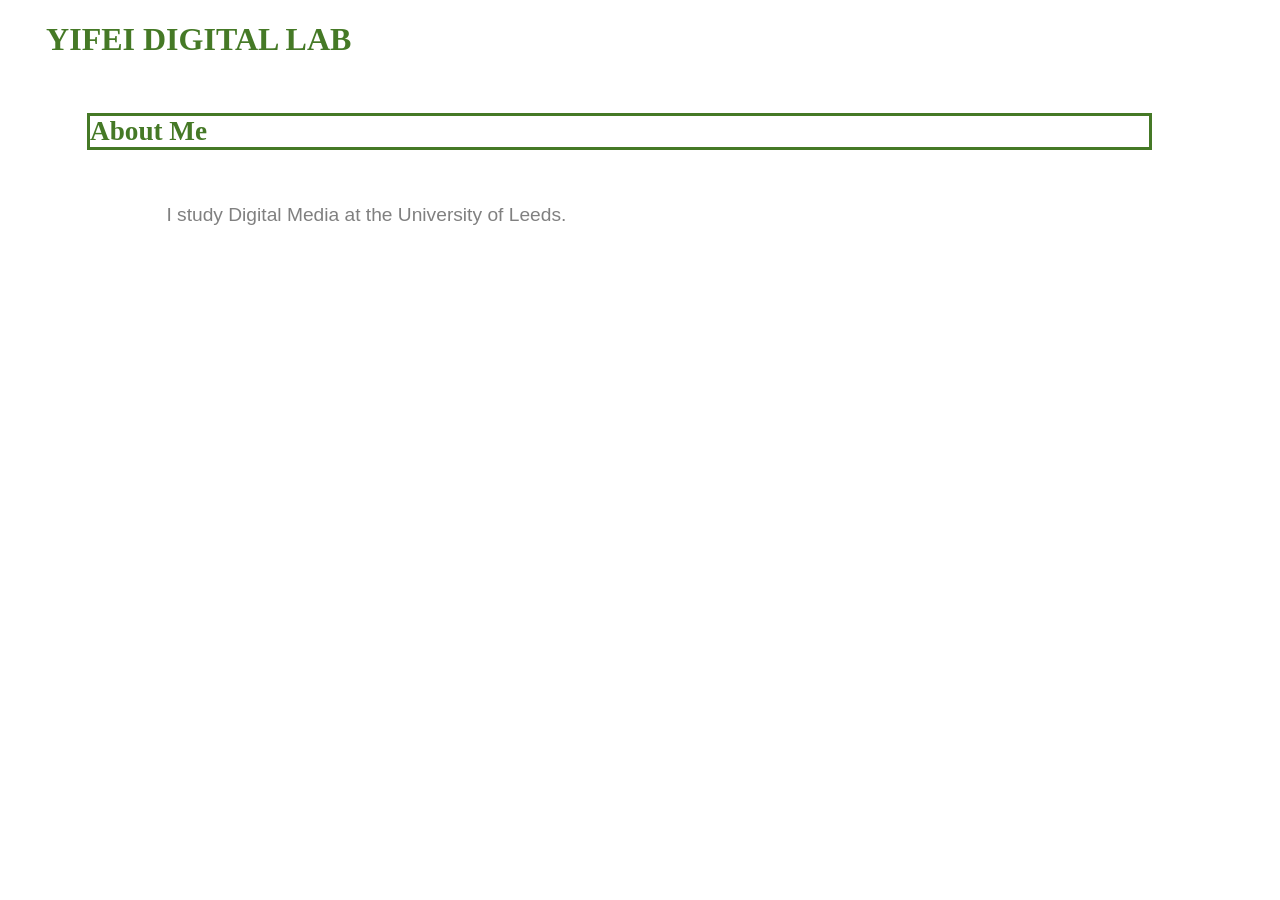
==== index.html @ f95d852e "Add files via upload" ====
<!doctype html>
<html>
<head>
<title> Yifei Digital Lab </title>
<link href="mystylesheet.css" rel="stylesheet" type="text/css">
</head>
<body>
  <h1>Yifei Digital Lab</h1>

  <h2>About Me</h2>

  <p>I study Digital Media at the University of Leeds.</p>
</body>
</html>
---- mystylesheet.css ----
body {
color: gray;
background: white;
font-family: Verdana,Arial,Helvetica,sans-serif;
margin-left: 10%;
margin-right: 10%;
}
h1 {
color: #457926;
font-family: Georgia,"Times New Roman",Times,serif;
font-size: 2em;
text-transform: uppercase;
margin-left: -8%;
}
h2 {
color: #457926;
font-family: Georgia,"Times New Roman",Times,serif;
font-size: 1.7em;
border: solid;
margin-left: -4%;
margin-top: 2em;
margin-bottom: 2em;
}
p {
font-size: 1.2em;
text-indent: 2em;
}
blockquote {
font-size: 1em;
font-style: italic;
color: black;
background: red;
}
.first-line {
font-weight: bold;
}
#first {
font-size: 1.4em;
color: blue;
}
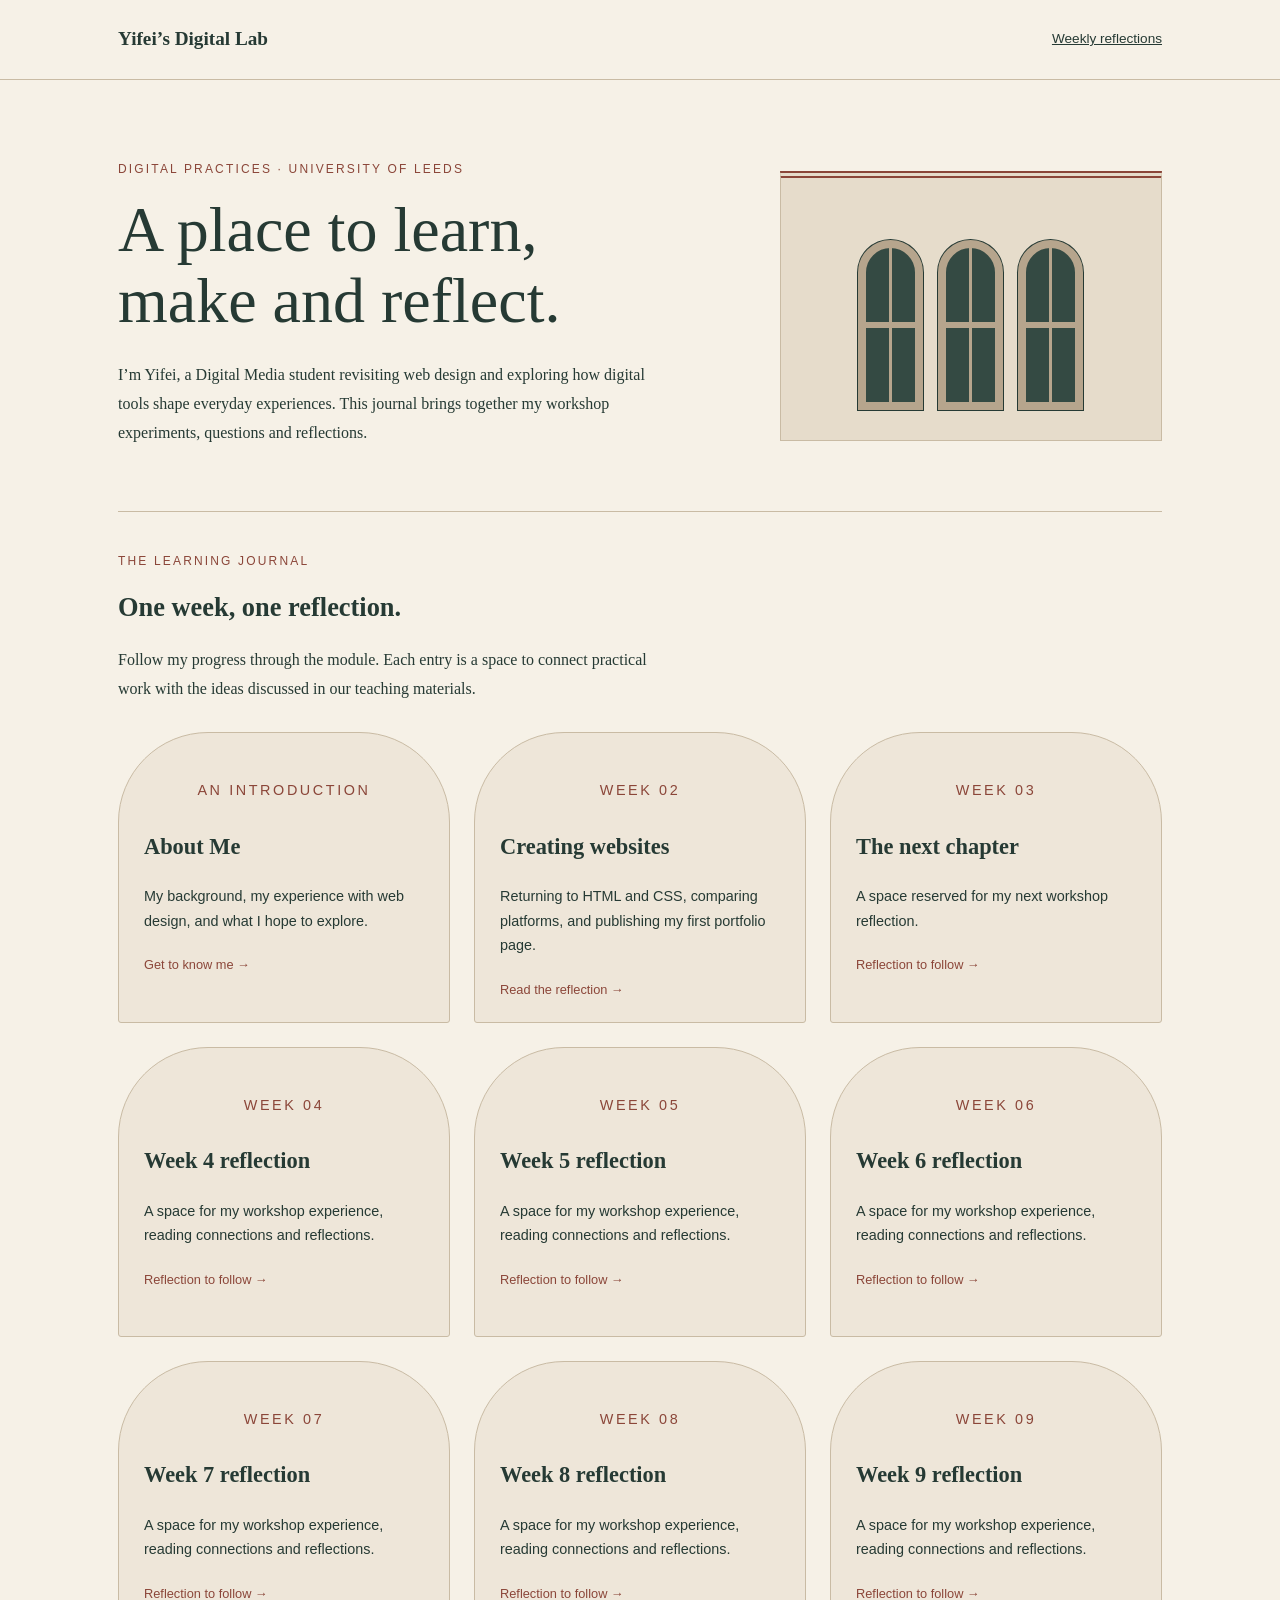
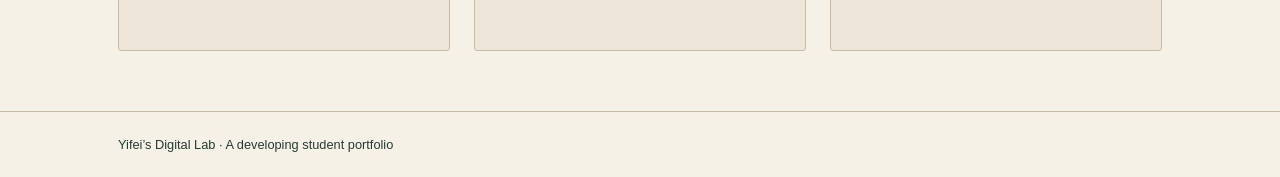
==== commit 16419ca2: "Update portfolio and Week 2 reflection" ====
--- a/index.html
+++ b/index.html
@@ -1,14 +1,203 @@
 <!doctype html>
-<html>
-<head>
-<title> Yifei Digital Lab </title>
-<link href="mystylesheet.css" rel="stylesheet" type="text/css">
-</head>
-<body>
-  <h1>Yifei Digital Lab</h1>
-
-  <h2>About Me</h2>
-
-  <p>I study Digital Media at the University of Leeds.</p>
-</body>
-</html>+<html lang="en-GB">
+  <head>
+    <meta charset="UTF-8">
+    <meta name="viewport" content="width=device-width,initial-scale=1">
+    <title>
+      Yifei’s Digital Lab | Learning Journal
+    </title>
+    <link rel="stylesheet" href="mystylesheet.css">
+  </head>
+  <body>
+    <header>
+      <nav class="wrap">
+        <a class="brand" href="index.html">
+          Yifei’s Digital Lab
+        </a>
+        <a class="navlink" href="#journal">
+          Weekly reflections
+        </a>
+      </nav>
+    </header>
+    <main class="wrap">
+      <section class="hero">
+        <div>
+          <p class="eyebrow">
+            Digital Practices · University of Leeds
+          </p>
+          <h1>
+            A place to learn,
+            <br>
+            make and reflect.
+          </h1>
+          <p>
+            I’m Yifei, a Digital Media student revisiting web design and exploring
+            how digital tools shape everyday experiences. This journal brings
+            together my workshop experiments, questions and reflections.
+          </p>
+        </div>
+        <div class="building" aria-hidden="true">
+          <div class="window">
+          </div>
+          <div class="window">
+          </div>
+          <div class="window">
+          </div>
+        </div>
+      </section>
+      <section class="section" id="journal">
+        <p class="eyebrow">
+          The learning journal
+        </p>
+        <h2>
+          One week, one reflection.
+        </h2>
+        <p>
+          Follow my progress through the module. Each entry is a space to connect
+          practical work with the ideas discussed in our teaching materials.
+        </p>
+        <div class="cards">
+          <a class="card" href="about.html">
+            <p class="eyebrow">
+              An introduction
+            </p>
+            <h3>
+              About Me
+            </h3>
+            <p>
+              My background, my experience with web design, and what I hope to
+              explore.
+            </p>
+            <span class="action">
+              Get to know me →
+            </span>
+          </a>
+          <a class="card" href="week2.html">
+            <p class="eyebrow">
+              Week 02
+            </p>
+            <h3>
+              Creating websites
+            </h3>
+            <p>
+              Returning to HTML and CSS, comparing platforms, and publishing my
+              first portfolio page.
+            </p>
+            <span class="action">
+              Read the reflection →
+            </span>
+          </a>
+          <a class="card" href="week3.html">
+            <p class="eyebrow">
+              Week 03
+            </p>
+            <h3>
+              The next chapter
+            </h3>
+            <p>
+              A space reserved for my next workshop reflection.
+            </p>
+            <span class="action">
+              Reflection to follow →
+            </span>
+          </a>
+          <a class="card" href="week4.html">
+            <p class="eyebrow">
+              Week 04
+            </p>
+            <h3>
+              Week 4 reflection
+            </h3>
+            <p>
+              A space for my workshop experience, reading connections and
+              reflections.
+            </p>
+            <span class="action">
+              Reflection to follow →
+            </span>
+          </a>
+          <a class="card" href="week5.html">
+            <p class="eyebrow">
+              Week 05
+            </p>
+            <h3>
+              Week 5 reflection
+            </h3>
+            <p>
+              A space for my workshop experience, reading connections and
+              reflections.
+            </p>
+            <span class="action">
+              Reflection to follow →
+            </span>
+          </a>
+          <a class="card" href="week6.html">
+            <p class="eyebrow">
+              Week 06
+            </p>
+            <h3>
+              Week 6 reflection
+            </h3>
+            <p>
+              A space for my workshop experience, reading connections and
+              reflections.
+            </p>
+            <span class="action">
+              Reflection to follow →
+            </span>
+          </a>
+          <a class="card" href="week7.html">
+            <p class="eyebrow">
+              Week 07
+            </p>
+            <h3>
+              Week 7 reflection
+            </h3>
+            <p>
+              A space for my workshop experience, reading connections and
+              reflections.
+            </p>
+            <span class="action">
+              Reflection to follow →
+            </span>
+          </a>
+          <a class="card" href="week8.html">
+            <p class="eyebrow">
+              Week 08
+            </p>
+            <h3>
+              Week 8 reflection
+            </h3>
+            <p>
+              A space for my workshop experience, reading connections and
+              reflections.
+            </p>
+            <span class="action">
+              Reflection to follow →
+            </span>
+          </a>
+          <a class="card" href="week9.html">
+            <p class="eyebrow">
+              Week 09
+            </p>
+            <h3>
+              Week 9 reflection
+            </h3>
+            <p>
+              A space for my workshop experience, reading connections and
+              reflections.
+            </p>
+            <span class="action">
+              Reflection to follow →
+            </span>
+          </a>
+        </div>
+      </section>
+    </main>
+    <footer>
+      <div class="wrap">
+        Yifei’s Digital Lab · A developing student portfolio
+      </div>
+    </footer>
+  </body>
+</html>
--- a/mystylesheet.css
+++ b/mystylesheet.css
@@ -1,40 +1,240 @@
+:root {
+  --paper: #f6f1e7;
+  --ink: #263a34;
+  --brick: #8b4639;
+  --line: #c9bba4;
+}
+
+* {
+  box-sizing: border-box;
+}
+
 body {
-color: gray;
-background: white;
-font-family: Verdana,Arial,Helvetica,sans-serif;
-margin-left: 10%;
-margin-right: 10%;
-}
+  margin: 0;
+  background: var(--paper);
+  color: var(--ink);
+  font-family: Georgia, 'Times New Roman', serif;
+  line-height: 1.8;
+}
+
+a {
+  color: inherit;
+}
+
+
+a:focus-visible {
+  outline: 3px solid var(--brick);
+  outline-offset: 5px;
+}
+
+.wrap {
+  max-width: 1100px;
+  margin: auto;
+  padding: 0 28px;
+}
+
+header {
+  border-bottom: 1px solid var(--line);
+  padding: 22px 0;
+}
+
+nav {
+  display: flex;
+  justify-content: space-between;
+  gap: 20px;
+  align-items: center;
+}
+
+.brand {
+  text-decoration: none;
+  font-weight: bold;
+  font-size: 1.2rem;
+}
+
+.navlink {
+  font-family: Arial, sans-serif;
+  font-size: 0.85rem;
+}
+
+.hero {
+  padding: 70px 0 48px;
+  display: grid;
+  grid-template-columns: 1.6fr 1fr;
+  gap: 50px;
+  align-items: center;
+}
+
+.eyebrow {
+  font: 0.75rem Arial, sans-serif;
+  text-transform: uppercase;
+  letter-spacing: 0.18em;
+  color: var(--brick);
+}
+
 h1 {
-color: #457926;
-font-family: Georgia,"Times New Roman",Times,serif;
-font-size: 2em;
-text-transform: uppercase;
-margin-left: -8%;
-}
+  font-size: clamp(2.4rem, 5vw, 4.7rem);
+  line-height: 1.12;
+  font-weight: normal;
+  margin: 18px 0 24px;
+}
+
 h2 {
-color: #457926;
-font-family: Georgia,"Times New Roman",Times,serif;
-font-size: 1.7em;
-border: solid;
-margin-left: -4%;
-margin-top: 2em;
-margin-bottom: 2em;
-}
+  font-size: 1.65rem;
+  line-height: 1.3;
+}
+
 p {
-font-size: 1.2em;
-text-indent: 2em;
-}
-blockquote {
-font-size: 1em;
-font-style: italic;
-color: black;
-background: red;
-}
-.first-line {
-font-weight: bold;
-}
-#first {
-font-size: 1.4em;
-color: blue;
-}+  max-width: 68ch;
+}
+
+.building {
+  height: 270px;
+  border: 1px solid var(--line);
+  background: #e6dccb;
+  display: flex;
+  align-items: end;
+  justify-content: center;
+  gap: 15px;
+  padding: 30px;
+  border-top: 7px double var(--brick);
+}
+
+.window {
+  height: 170px;
+  width: 65px;
+  border: 8px solid #b6a58d;
+  border-radius: 60px 60px 0 0;
+  background:
+    linear-gradient(
+      90deg,
+      transparent 47%,
+      #b6a58d 47%,
+      #b6a58d 53%,
+      transparent 53%
+    ),
+    linear-gradient(
+      transparent 48%,
+      #b6a58d 48%,
+      #b6a58d 52%,
+      transparent 52%
+    ),
+    #344a43;
+  box-shadow: 0 0 0 1px var(--ink);
+}
+
+.section {
+  padding: 30px 0 60px;
+  border-top: 1px solid var(--line);
+}
+
+.cards {
+  display: grid;
+  grid-template-columns: repeat(3, 1fr);
+  gap: 24px;
+  margin-top: 28px;
+}
+
+.card {
+  display: block;
+  text-decoration: none;
+  padding: 35px 25px 25px;
+  border: 1px solid var(--line);
+  border-radius: 90px 90px 3px 3px;
+  min-height: 290px;
+  background: #eee6d9;
+  transition: transform 0.2s, background 0.2s;
+}
+
+.card:hover {
+  transform: translateY(-5px);
+  background: #e5dac8;
+}
+
+.card .eyebrow {
+  text-align: center;
+  margin-top: 10px;
+}
+
+.card h3 {
+  font-size: 1.4rem;
+  line-height: 1.4;
+  margin-top: 28px;
+}
+
+.card p {
+  font: 0.9rem/1.7 Arial, sans-serif;
+}
+
+.action {
+  font: 0.8rem Arial, sans-serif;
+  color: var(--brick);
+  display: block;
+  margin-top: 24px;
+}
+
+.article {
+  max-width: 780px;
+  margin: auto;
+  padding: 55px 28px 70px;
+}
+
+.article h1 {
+  font-size: clamp(2.2rem, 5vw, 3.6rem);
+}
+
+.article h2 {
+  margin-top: 38px;
+}
+
+.article p {
+  font-size: 1.08rem;
+}
+
+.note {
+  padding: 20px;
+  border-left: 3px solid var(--brick);
+  background: #eee6d9;
+}
+
+.sources {
+  font: 0.85rem/1.7 Arial, sans-serif;
+  border-top: 1px solid var(--line);
+  margin-top: 40px;
+  padding-top: 20px;
+}
+
+footer {
+  border-top: 1px solid var(--line);
+  padding: 25px 0;
+  font: 0.8rem Arial, sans-serif;
+}
+
+@media (max-width: 720px) {
+  .hero {
+    grid-template-columns: 1fr;
+    padding-top: 40px;
+    gap: 25px;
+  }
+
+  .building {
+    height: 200px;
+  }
+
+  .window {
+    height: 130px;
+  }
+
+  .cards {
+    grid-template-columns: 1fr;
+  }
+
+  .card {
+    min-height: 220px;
+    border-radius: 65px 65px 3px 3px;
+  }
+
+  nav {
+    flex-wrap: wrap;
+  }
+
+}
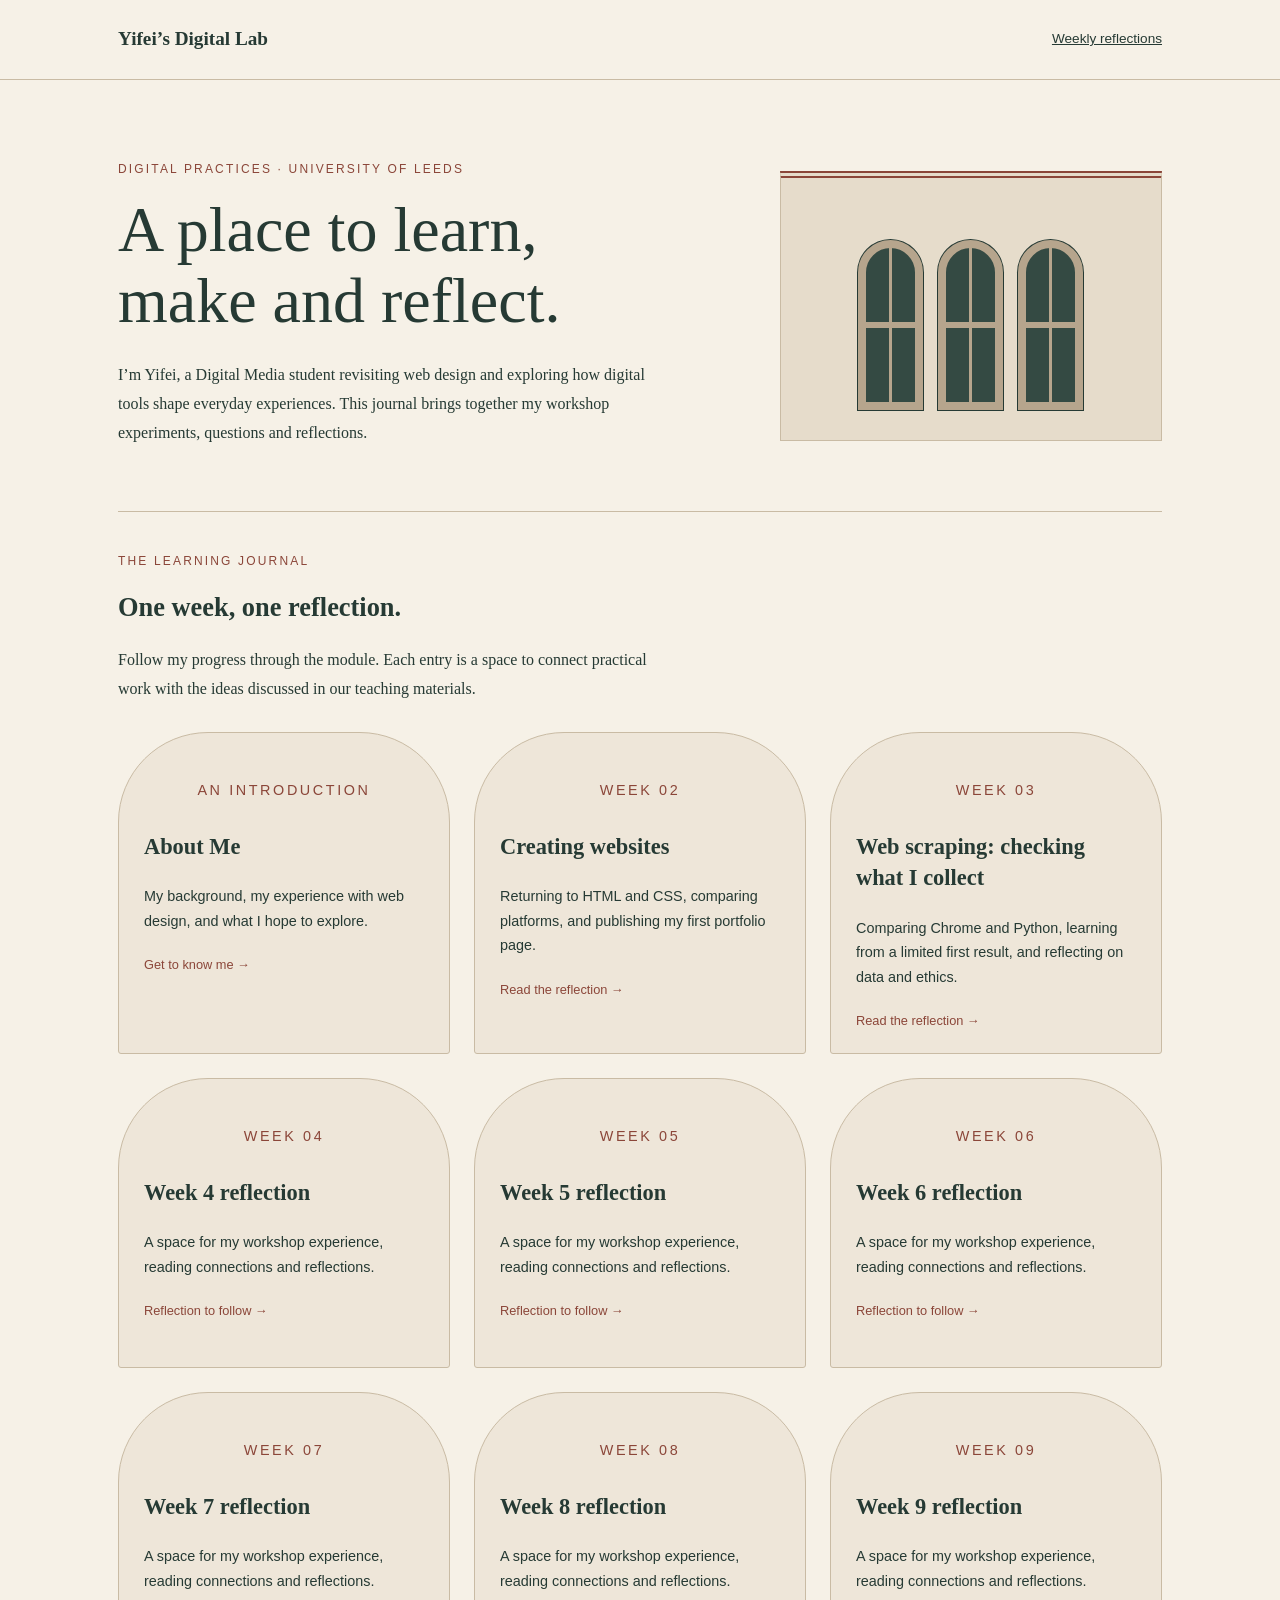
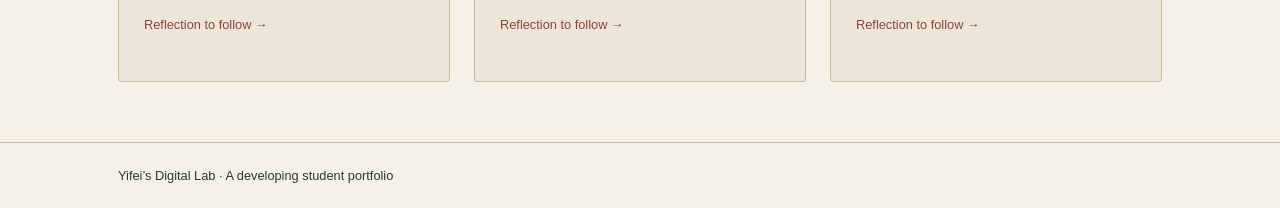
==== commit 3165ad56: "Update Week 3 reflection" ====
--- a/index.html
+++ b/index.html
@@ -87,20 +87,7 @@
               Read the reflection →
             </span>
           </a>
-          <a class="card" href="week3.html">
-            <p class="eyebrow">
-              Week 03
-            </p>
-            <h3>
-              The next chapter
-            </h3>
-            <p>
-              A space reserved for my next workshop reflection.
-            </p>
-            <span class="action">
-              Reflection to follow →
-            </span>
-          </a>
+          <a class="card" href="week3.html"><p class="eyebrow">Week 03</p><h3>Web scraping: checking what I collect</h3><p>Comparing Chrome and Python, learning from a limited first result, and reflecting on data and ethics.</p><span class="action">Read the reflection →</span></a>
           <a class="card" href="week4.html">
             <p class="eyebrow">
               Week 04
--- a/mystylesheet.css
+++ b/mystylesheet.css
@@ -186,6 +186,22 @@
   margin-top: 38px;
 }
 
+.workshop-evidence {
+  margin: 30px 0;
+}
+
+.workshop-evidence img {
+  display: block;
+  width: 100%;
+  height: auto;
+  border: 1px solid var(--line);
+}
+
+.workshop-evidence figcaption {
+  margin-top: 10px;
+  font: 0.85rem/1.6 Arial, sans-serif;
+}
+
 .article p {
   font-size: 1.08rem;
 }
